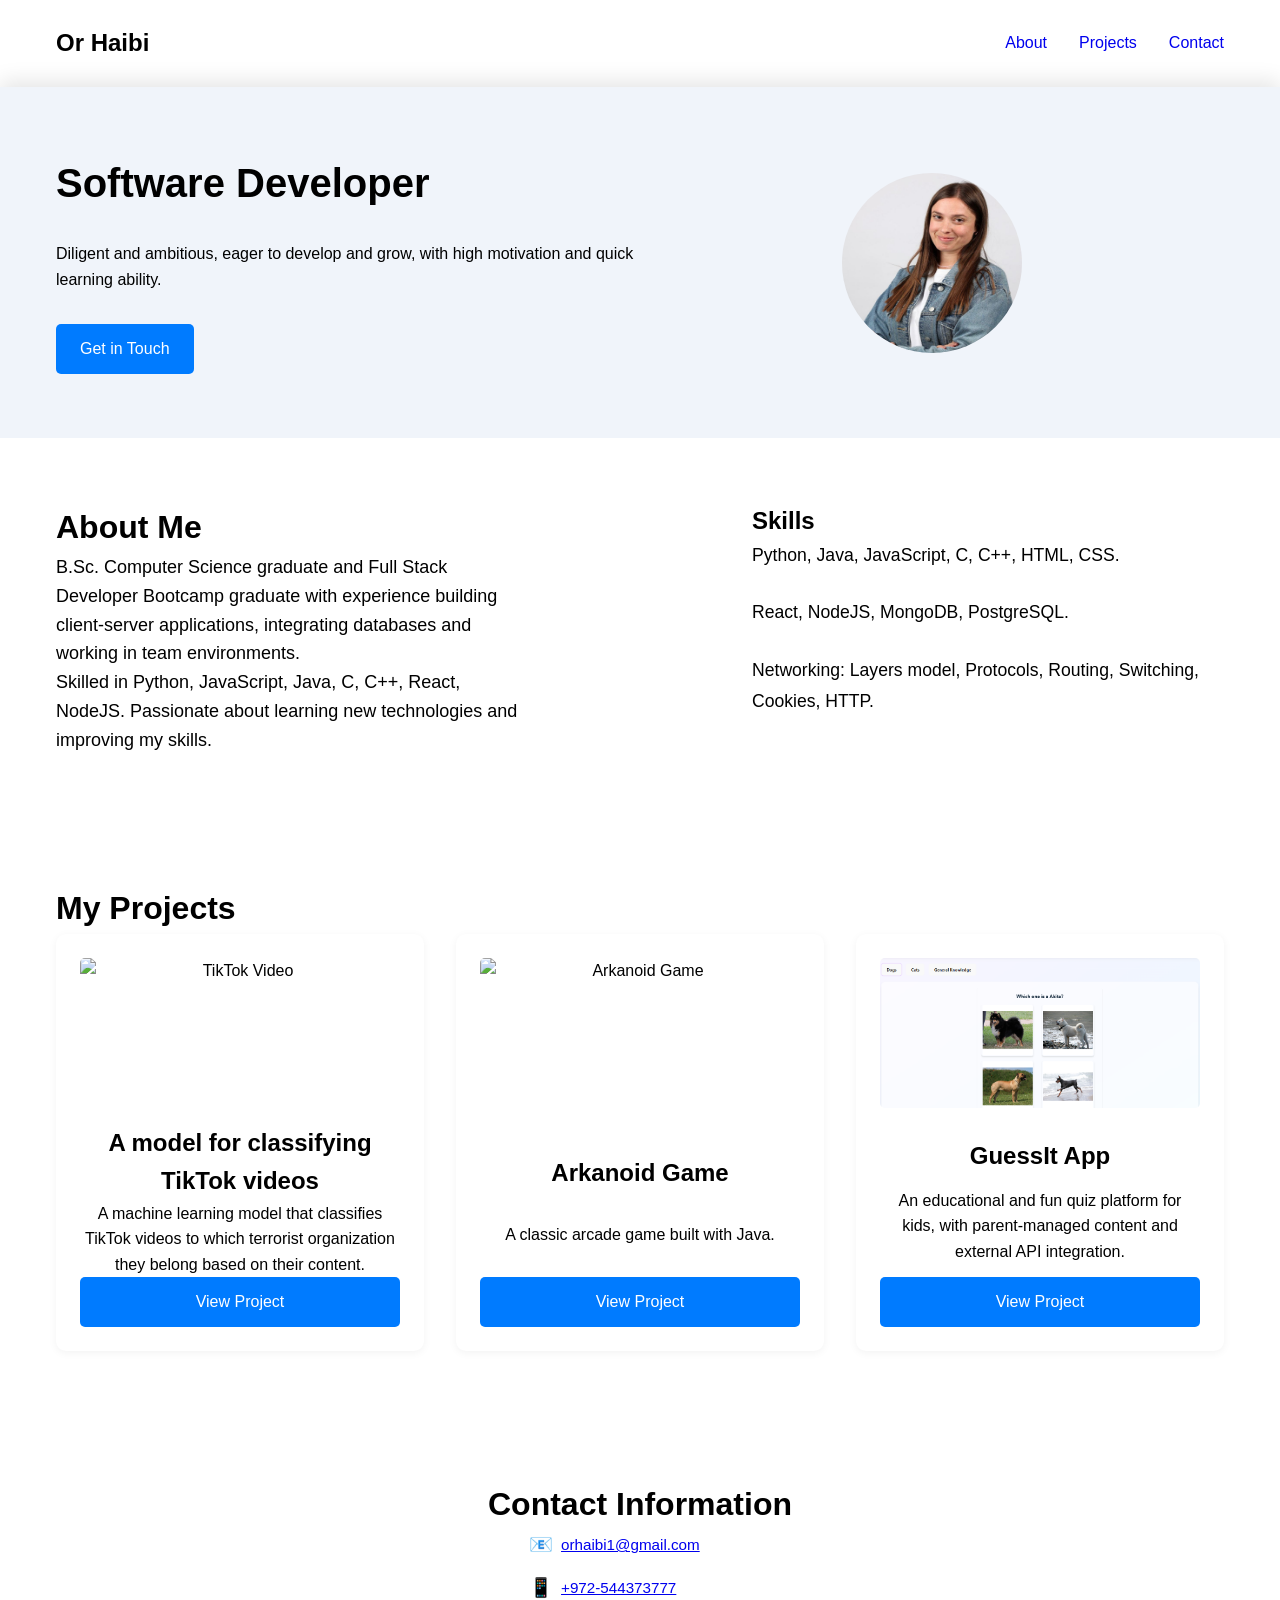
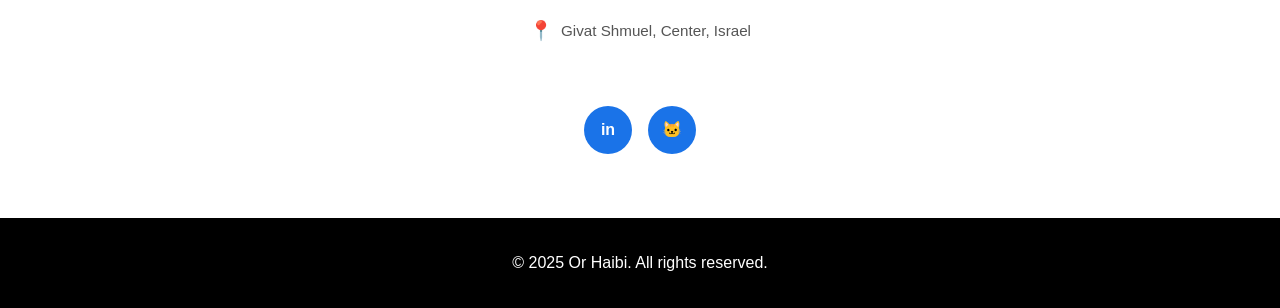
==== index.html @ a561cd46 "renaming" ====
<!DOCTYPE html>
<html lang="en">
<head>
  <meta charset="UTF-8" />
  <meta name="viewport" content="width=device-width, initial-scale=1.0" />
  <title>Or Haibi - Portfolio</title>
  <link rel="stylesheet" href="profile.css" />
</head>
<body>

  <!-- Navigation -->
  <header class="navbar">
    <div class="container">
      <h3 class="name">Or Haibi</h3>
      <!-- Menu -->
      <nav class="nav-menu">
        <a href="#about">About</a>
        <a href="#projects">Projects</a>
        <a href="#contact">Contact</a>
      </nav>

      <!-- Menu for mobile -->
      <div class="mobile" id="mobile"> ☰ </div>
          <nav class="mobile-nav hidden">
            <a href="#about">About</a>
            <a href="#projects">Projects</a>
            <a href="#contact">Contact</a>
          </nav>
    </div>
  </header>

  <!-- First box- general info -->
  <section class="general-info">
    <div class="container general-content">
      <div class="general-text">
        <h1>Software Developer</h1>
        <br/>
         <p>Diligent and ambitious, eager to develop and grow, with high motivation and quick learning ability.</p>
        <a href="#contact" class="btn">Get in Touch</a>
      </div>
      <div class="photo">
        <div class="photo-wrapper">
          <img src="\profilePic.jpeg" alt="Profile Photo">
        </div>
    </div>
  </section>
  
  <!-- About Me box-->
  <section id="about" class="about">
    <div class="container about-content">
      <div class="about-text">
        <h2>About Me</h2>
        <p class="highlight">B.Sc. Computer Science graduate and Full Stack Developer Bootcamp graduate with experience building client-server applications, integrating databases and working in team environments.</p>
        <p class="highlight">Skilled in Python, JavaScript, Java, C, C++, React, NodeJS. Passionate about learning new technologies and improving my skills.</p>

      </div>
      <div class="skills">
            <h3>Skills</h3>
            <p>
                Python, Java, JavaScript, C, C++, HTML, CSS.
            </p>
            <br/>
            <p>
                React, NodeJS, MongoDB, PostgreSQL.
            </p>
            <br/>
            <p>
                Networking: Layers model, Protocols, Routing, Switching, Cookies, HTTP.
            </p>
        </div>
        
      </div>
    </div>
  </section>

  <!-- Projects box -->
  <section id="projects" class="projects">
    <div class="container">
      <h2>My Projects</h2>
      <div class="project-list">
        <!-- Project 1 -->
        <div class="project">
          <div class="project-image">
            <img src="https://encrypted-tbn0.gstatic.com/images?q=tbn:ANd9GcQcf61Au9OvuhRZ9YnJ8s5ZuO6neUghiDkRJQ&s" alt="TikTok Video">
          </div>
          <h3> A model for classifying TikTok videos</h3>
          <p>A machine learning model that classifies TikTok videos to which terrorist organization they belong based on their content.</p>
          <a href="https://github.com/Orhai1/FinalProjectModels" target="_blank" class="btn">View Project</a>
        </div>
        <!-- Project 2 -->
        <div class="project">
          <div class="project-image">
            <img src="https://www3.minijuegosgratis.com/v3/games/thumbnails/1969_1.jpg" alt="Arkanoid Game">
          </div>
          <h3>Arkanoid Game</h3>
          <p>A classic arcade game built with Java.</p>
          <a href="https://github.com/Orhai1/Arkanoid-Game" target="_blank" class="btn">View Project</a>
        </div>
         <!-- Project 3 -->
        <div class="project">
          <div class="project-image">
            <img src="\GuessItPic.png" alt="GuessIt App">
          </div>
          <h3>GuessIt App</h3>
          <p>An educational and fun quiz platform for kids, with parent-managed content and external API integration.</p>
          <a href="https://github.com/Orhai1/GuessIt" target="_blank" class="btn">View Project</a>
        </div>
      </div>
    </div>
  </section>

    <!-- Contact box -->
  <section id="contact" class="contact">
    <div class="container contact-content">
      <div class="contact-info">
            <h2>Contact Information</h2>
            <ul>
                <li><span class="icon">📧</span> <a href="mailto:orhaibi1@gmail.com">orhaibi1@gmail.com</a></li>
                <li><span class="icon">📱</span> <a href="tel:+972-544373777">+972-544373777</a></li>
                <li><span class="icon">📍</span> Givat Shmuel, Center, Israel</li>
            </ul>
            <div class="social-media">
                <a href="https://www.linkedin.com/in/or-haibi-957053317" target="_blank" class="circle-icon">in</a>
                <a href="https://github.com/Orhai1" target="_blank" class="circle-icon">🐱</a> 
            </div>
        </div>
    </div>
  </section>

  <!-- Footer -->
  <footer class="footer">
    <div class="container">
      <p>© 2025 Or Haibi. All rights reserved.</p>
    </div>
  </footer>

    <!-- JavaScript for mobile menu toggle -->
  <script>
  const mobileBtn = document.getElementById("mobile");
  const mobileNav = document.querySelector(".mobile-nav");

  mobileBtn.addEventListener("click", () => {
    mobileNav.classList.toggle("hidden");
  });
</script>
  </body>
</html>
---- profile.css ----
* {
  margin: 0;
  padding: 0;
  box-sizing: border-box;
}

body {
  font-family: -apple-system, BlinkMacSystemFont, 'Segoe UI', Roboto, sans-serif;
  font-size: 1rem;
  line-height: 1.6;
  color: black;
  background-color: white;
}
h1{
    font-size: 2.5rem;
}

h2{
    font-size: 2rem;
}
h3{
    font-size: 1.5rem;
}

.container {
  max-width: 1200px;
  margin: 0 auto;
  padding: 0 1rem;
}

/* Navbar */
.navbar {
  background-color: white;
  padding: 1.5rem 0;
  border-bottom: 1px solid white;
}

.navbar .container {
  display: flex;
  justify-content: space-between;
  align-items: center;
}

.nav-menu {
  display: flex;
  gap: 2rem;;
}
.nav-menu a {
   text-decoration: none;
}

.nav-menu a:hover {
  color: #007bff;
}
.mobile,
.mobile-nav {
  display: none;
}
.hidden {
  display: none;
}

/* First box- general info*/
.general-info {
  background-color: #f0f4fa;
  padding: 4rem 0;
  box-shadow: 0 -6px 20px rgba(0, 0, 0, 0.1);
}

.general-content {
  display: flex;
  align-items: center;
  justify-content: space-between;
  flex-wrap: wrap;
}

.general-text {
  flex: 1;
  min-width: 300px;
}
.general-text p {
  margin-bottom: 2rem;
}
.highlight {
    font-size: 18px;
}

.btn {
  display: inline-block;
  background-color: #007bff;
  color: white;
  padding: 0.75rem 1.5rem;
  border-radius: 5px;
  text-decoration: none;
}

.btn:hover {
  background-color: #0056b3;
}

.photo {
  flex: 1;
  display: flex;
  justify-content: center;
  align-items: center;
  gap: 100px;
}

.photo-wrapper {
  width: 180px;
  height: 180px;
  border-radius: 50%;
  overflow: hidden;
  display: flex;
  justify-content: center;
  align-items: center;
}

.photo-wrapper img {
  width: 100%;
  height: 100%;
}

/* About box */
.about {
  padding: 4rem 0;
  background-color: white;
}

.about-content {
  display: flex;
  gap: 14rem;
  flex-wrap: wrap;
}

.about-text, .skills {
  flex: 1;
  min-width: 300px;
}
.skills p {
  font-size: 1.1rem;
  line-height: 1.8;
}

/* Projects box */
.projects {
  padding: 4rem 0;
}

.project-list {
  display: flex;
  gap: 2rem;
  flex-wrap: wrap;
  justify-content: space-between;
}

.project {
  flex: 1;
  min-width: 280px;
  background-color: white;
  padding: 1.5rem;
  border-radius: 10px;
  box-shadow: 0 2px 8px rgba(0,0,0,0.05);
  text-align: center;
  display: flex;
  flex-direction: column;
  justify-content: space-between;
}


.project-image {
  height: 150px;
  margin-bottom: 1rem;
  display: flex;
  align-items: center;
  justify-content: center;
}
.project-image img {
  width: 100%;
  height: 100%;
  object-fit: cover;
  border-radius: 5px;
}



/* Contact box */
.contact {
  padding: 4rem 0;
  background-color: white;
}

.contact-content {
  display: flex;
  flex-wrap: wrap;
  gap: 2rem;
}

form {
  flex: 1;
  min-width: 300px;
  display: flex;
  flex-direction: column;
  gap: 1rem;
}

form input, form textarea {
  padding: 0.75rem;
  border: 1px solid #ccc;
  border-radius: 5px;
}

.contact-info {
  flex: 1;
  min-width: 300px;
  display: flex;
  flex-direction: column;
  align-items: center; 
  text-align: center;
}

.contact-info ul {
  list-style: none;
  padding: 0;
  margin-bottom: 1.5rem;
}

.contact-info li {
  display: flex;
  align-items: center;
  margin-bottom: 0.75rem;
  color: #555;
  font-size: 0.95rem;
}

.contact-info .icon {
  margin-right: 0.5rem;
  font-size: 1.2rem;
}

.social-media {
  display: flex;
  justify-content: center;
  align-items: center;
  gap: 1rem;
  margin-top: 1.5rem;
  width: 100%;
}

.circle-icon {
  width: 48px;
  height: 48px;
  background-color: #1a73e8;
  color: white;
  border-radius: 50%;
  display: flex;
  align-items: center;
  justify-content: center;
  font-weight: bold;
  font-size: 1rem;
  text-decoration: none;
}

.circle-icon:hover {
  transform: scale(1.15);
}


.footer {
  padding: 2rem 0;
  background-color: black;
  color: white;
  text-align: center;
}

.hidden {
  display: none;
}

/* Responsive Design for mobile*/
@media (max-width: 768px) {
    .nav-menu {
    display: none;
  }

   .mobile {
  display: block;
  font-size: 1.5rem;
  cursor: pointer;           
  border-radius: 8px;     
}

.mobile:hover {
  background-color: #e0e0e0;
}

.mobile-nav:not(.hidden) {
  display: flex;
  flex-direction: column;
  gap: 1rem;
  background-color: white;
  padding: 1rem;
  position: absolute;
  top: 70px;
  right: 1rem;
  z-index: 1000;
  box-shadow: 0 4px 8px rgba(0,0,0,0.1);
}
  .general-content,
  .about-content,
  .contact-content,
  .project-list {
    flex-direction: column;
    align-items: center;
    text-align: center;
  }

  .general-text {
    order: 1;
    text-align: center;
    padding: 0 1rem;
  }

  .general-text .btn {
    margin: 1rem auto 0;
    display: block;
  }

  .photo {
    order: 2;
    margin-top: 2rem;
  }

  .photo-wrapper {
    width: 150px;
    height: 150px;
  }
  .project {
    width: 100%;
  }
  
}
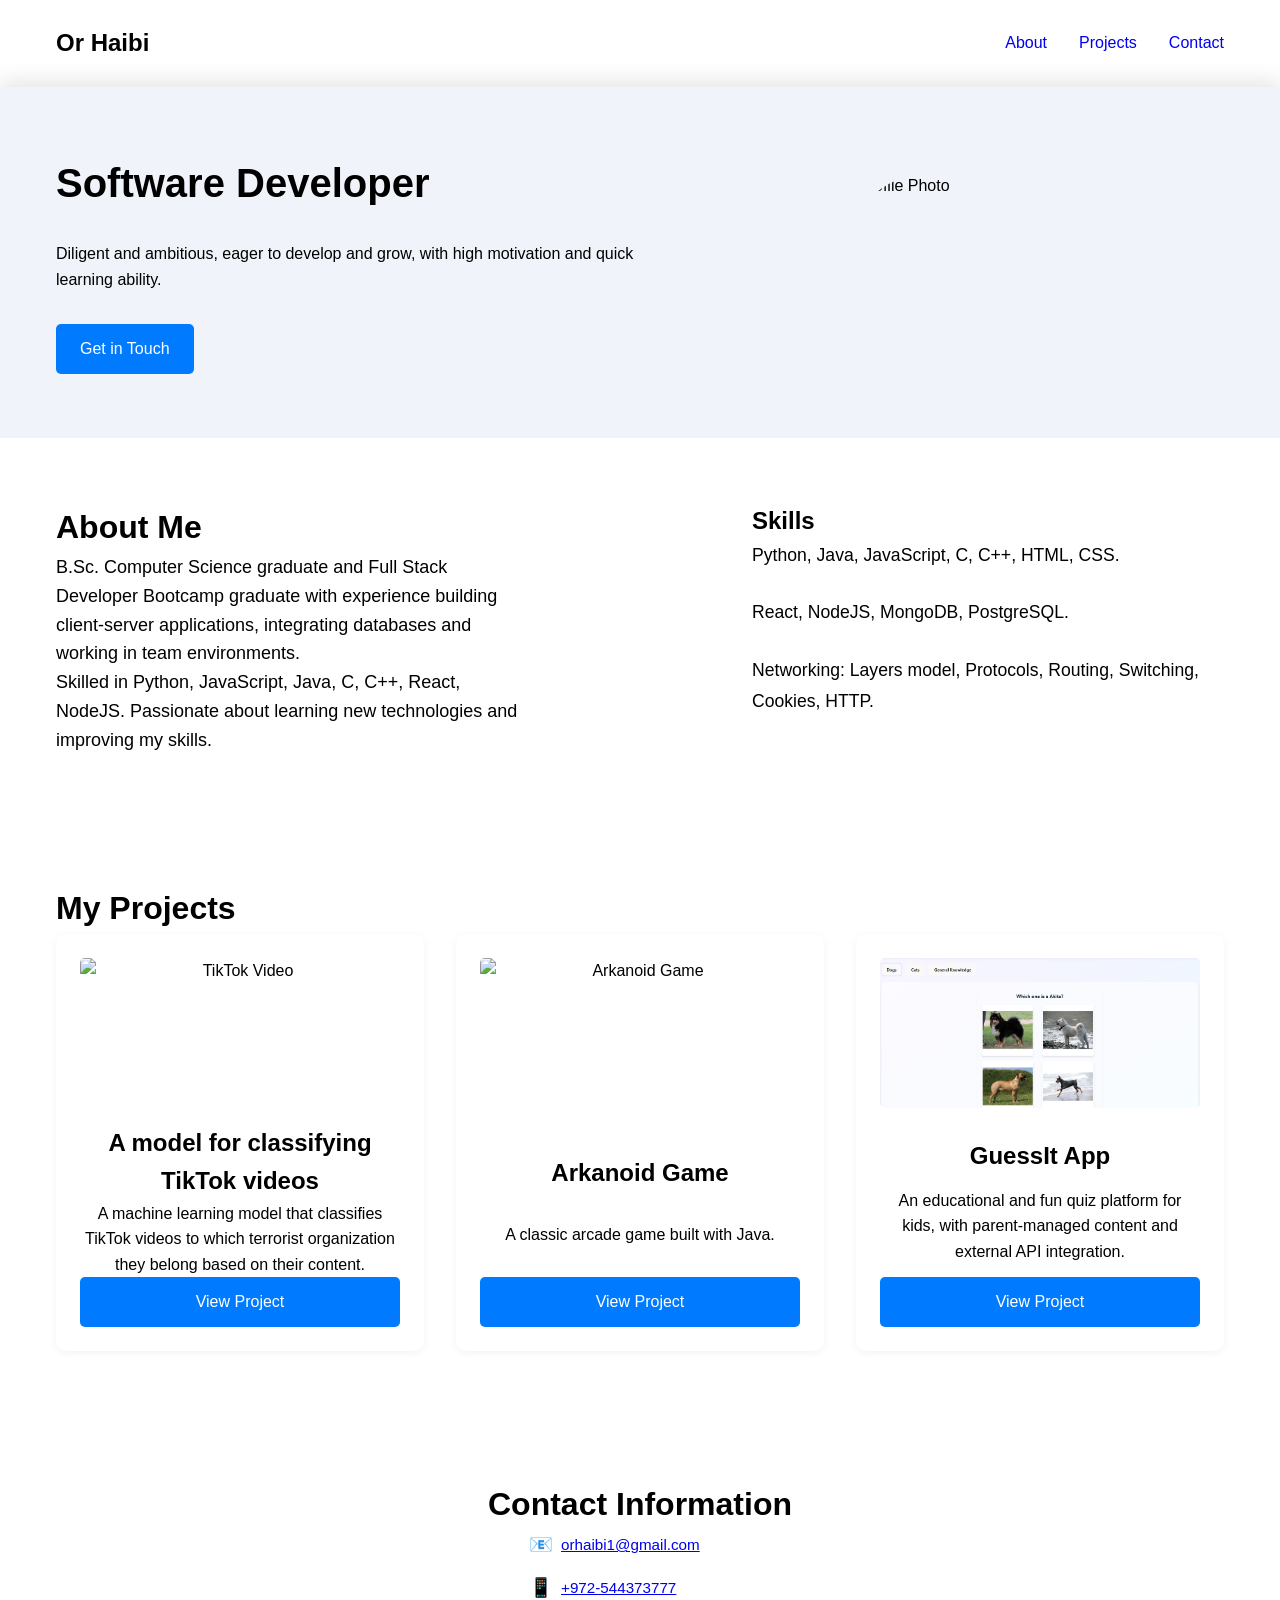
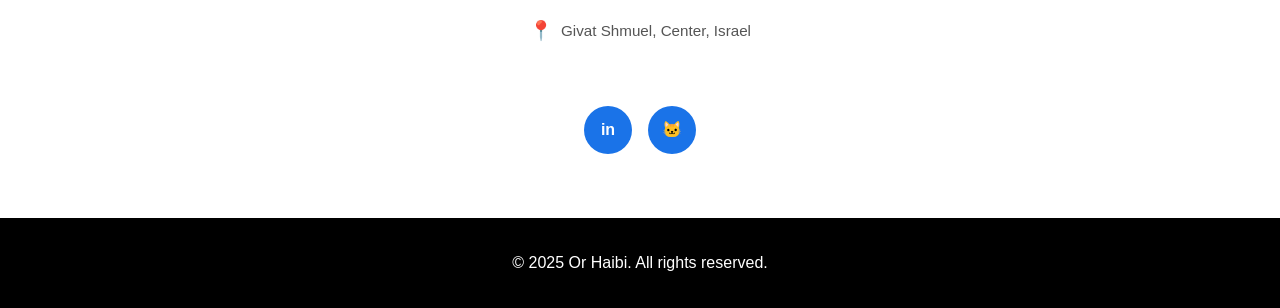
==== commit fc19ce7b: "fixed images" ====
--- a/index.html
+++ b/index.html
@@ -40,7 +40,7 @@
       </div>
       <div class="photo">
         <div class="photo-wrapper">
-          <img src="\profilePic.jpeg" alt="Profile Photo">
+          <img src="./profilePic.jpg" alt="Profile Photo">
         </div>
     </div>
   </section>
@@ -99,7 +99,7 @@
          <!-- Project 3 -->
         <div class="project">
           <div class="project-image">
-            <img src="\GuessItPic.png" alt="GuessIt App">
+            <img src="./GuessItPic.png" alt="GuessIt App">
           </div>
           <h3>GuessIt App</h3>
           <p>An educational and fun quiz platform for kids, with parent-managed content and external API integration.</p>
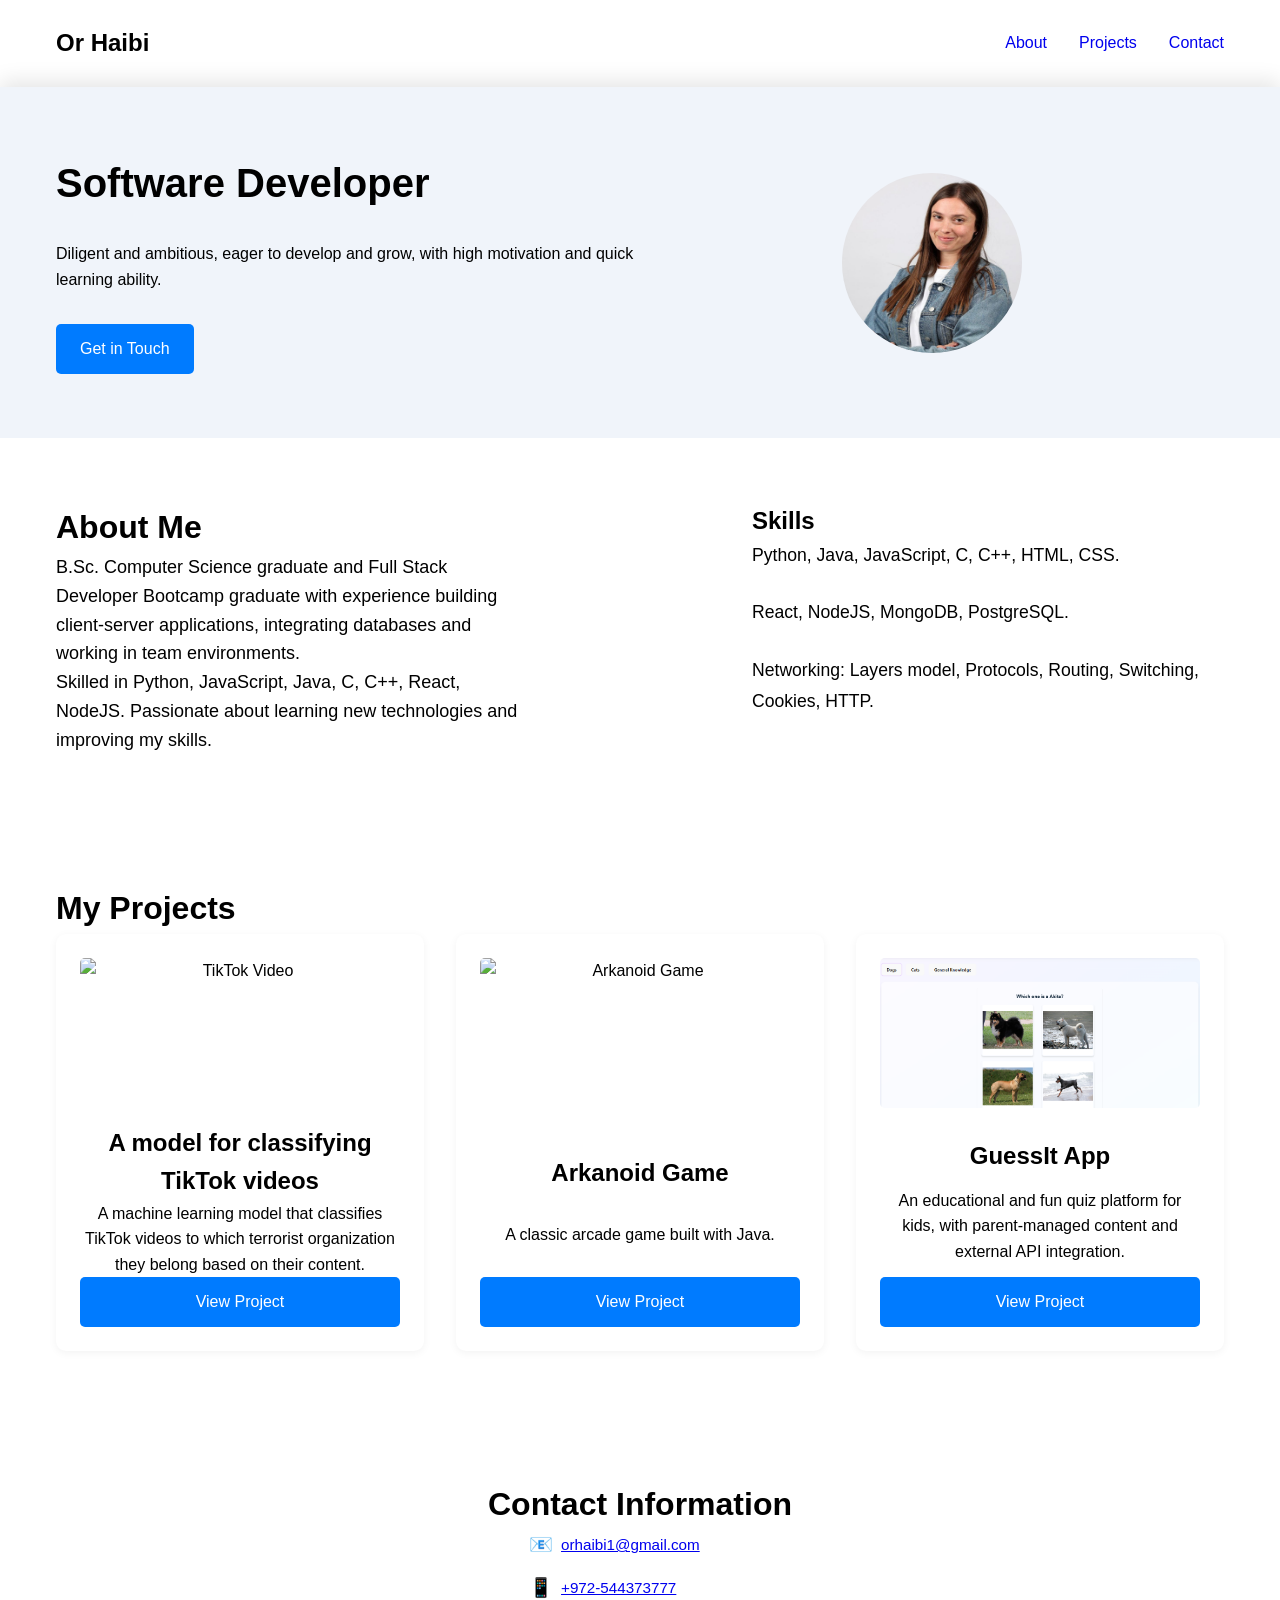
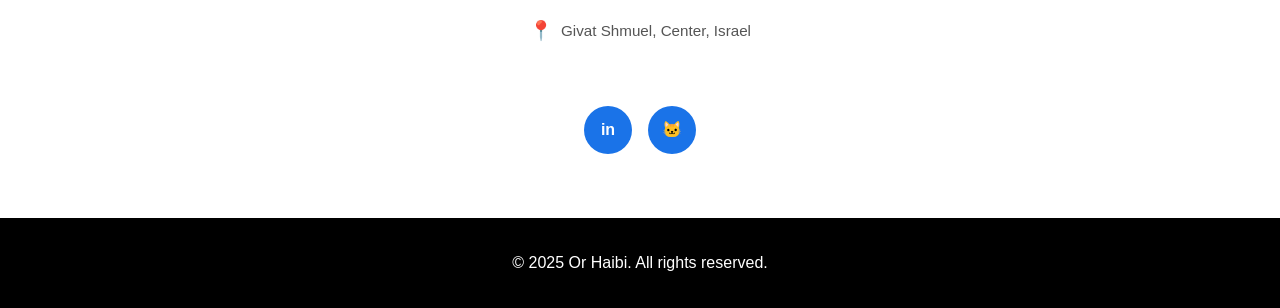
==== commit 3cd12a06: "image" ====
--- a/index.html
+++ b/index.html
@@ -40,7 +40,7 @@
       </div>
       <div class="photo">
         <div class="photo-wrapper">
-          <img src="./profilePic.jpg" alt="Profile Photo">
+          <img src="./profilePic.jpeg" alt="Profile Photo">
         </div>
     </div>
   </section>
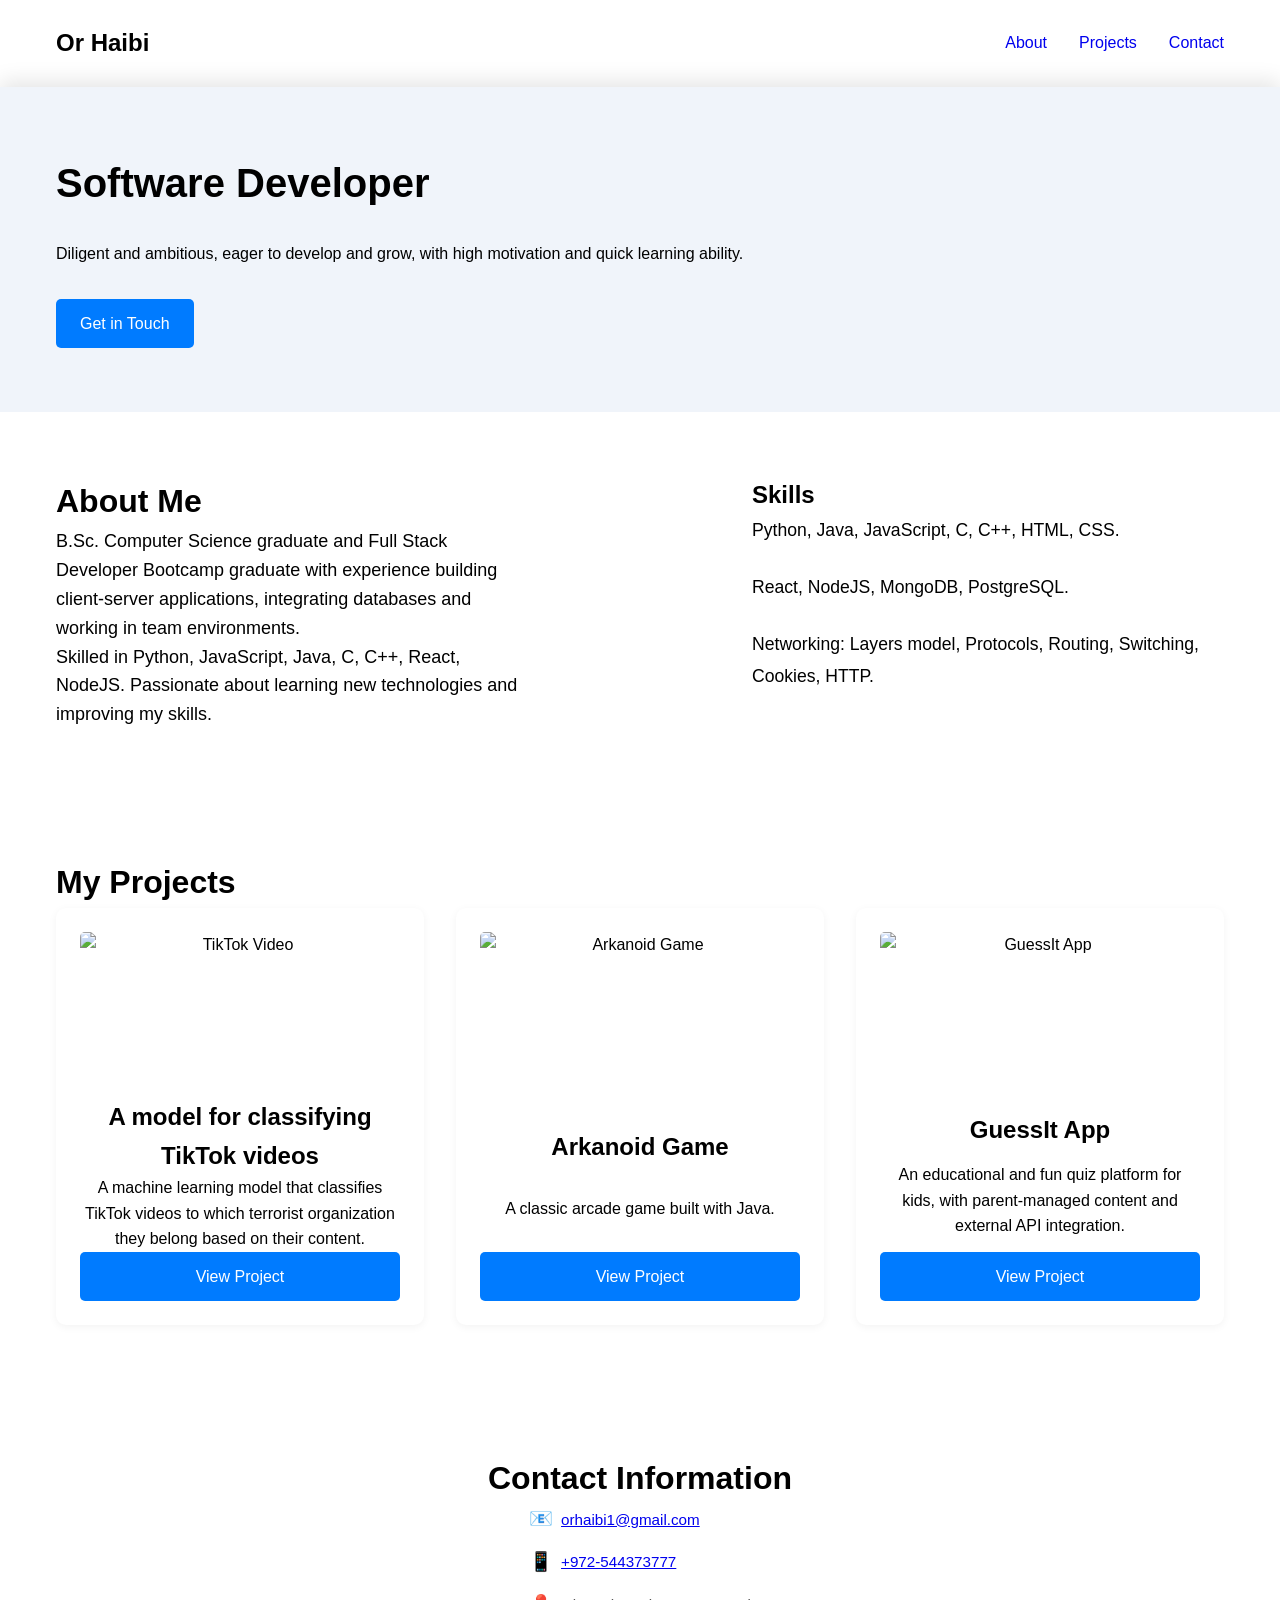
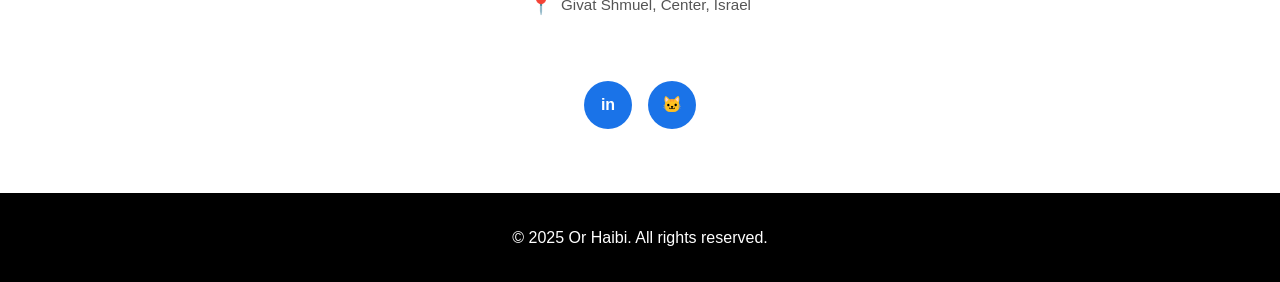
==== commit 63c58efc: "fixed images2" ====
--- a/index.html
+++ b/index.html
@@ -39,9 +39,6 @@
         <a href="#contact" class="btn">Get in Touch</a>
       </div>
       <div class="photo">
-        <div class="photo-wrapper">
-          <img src="./profilePic.jpeg" alt="Profile Photo">
-        </div>
     </div>
   </section>
   
@@ -99,7 +96,7 @@
          <!-- Project 3 -->
         <div class="project">
           <div class="project-image">
-            <img src="./GuessItPic.png" alt="GuessIt App">
+            <img src="https://www.kolbopet.co.il/wp-content/uploads/2024/08/lovely-pet-portrait-isolated-1-scaled.jpg" alt="GuessIt App">
           </div>
           <h3>GuessIt App</h3>
           <p>An educational and fun quiz platform for kids, with parent-managed content and external API integration.</p>
--- a/profile.css
+++ b/profile.css
@@ -98,29 +98,6 @@
   background-color: #0056b3;
 }
 
-.photo {
-  flex: 1;
-  display: flex;
-  justify-content: center;
-  align-items: center;
-  gap: 100px;
-}
-
-.photo-wrapper {
-  width: 180px;
-  height: 180px;
-  border-radius: 50%;
-  overflow: hidden;
-  display: flex;
-  justify-content: center;
-  align-items: center;
-}
-
-.photo-wrapper img {
-  width: 100%;
-  height: 100%;
-}
-
 /* About box */
 .about {
   padding: 4rem 0;
